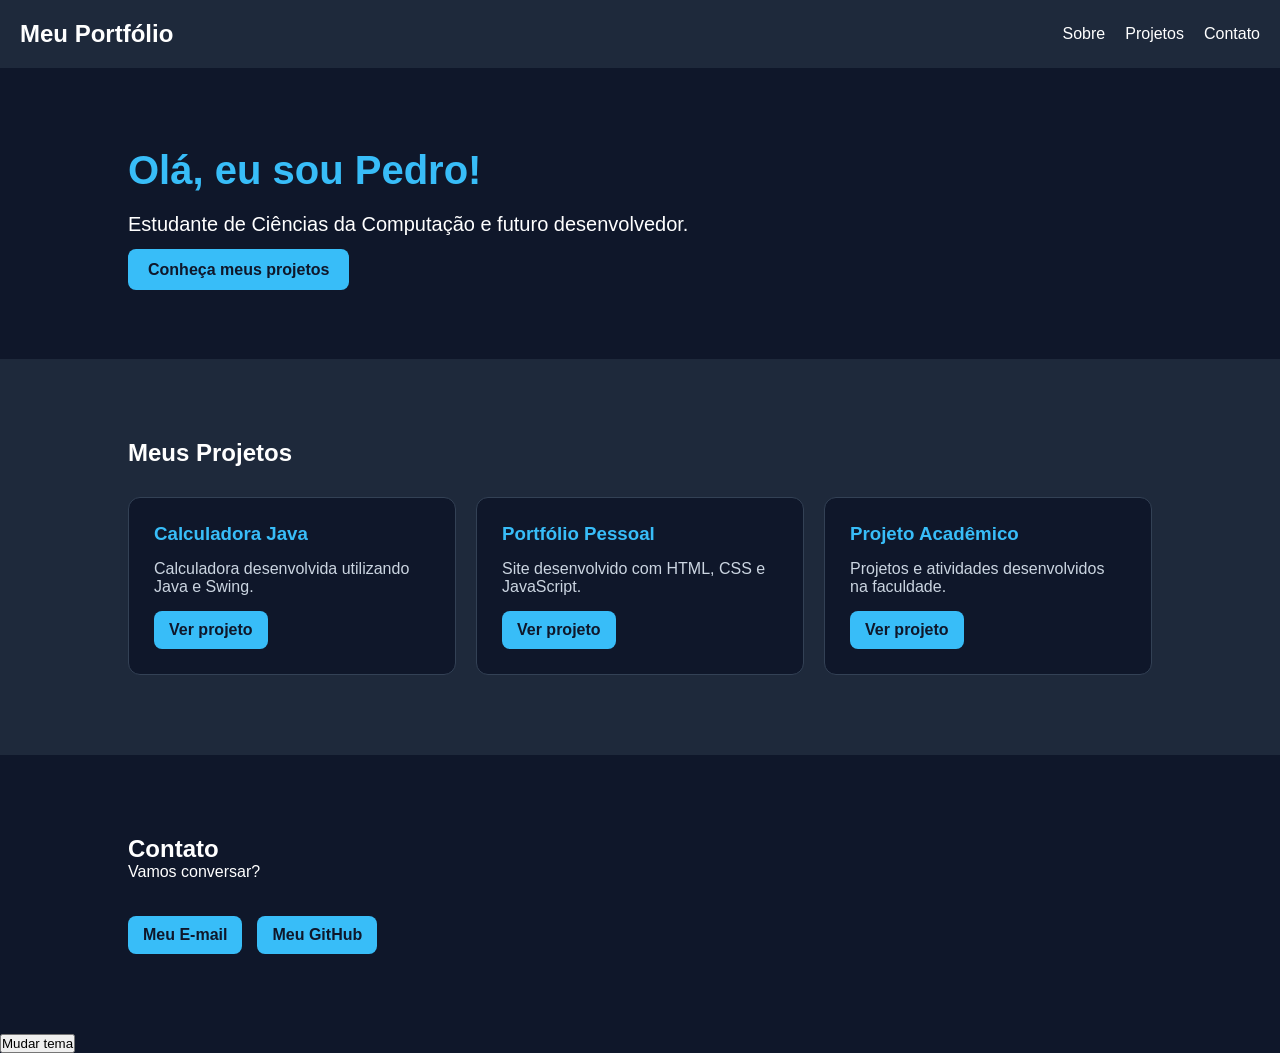
==== Portifolio.html @ 194c6b35 "Atualizando meu portfolio" ====
<!DOCTYPE html>
<html lang="pt-br">
<head>
    <meta charset="UTF-8">
    <meta name="viewport" content="width=device-width, initial-scale=1.0">
    <title>Meu Portfólio</title>

    <link rel="stylesheet" href="style.css">
</head>

<body>

    <header>
        <nav>
            <h2>Meu Portfólio</h2>

            <ul>
                <li><a href="#sobre">Sobre</a></li>
                <li><a href="#projetos">Projetos</a></li>
                <li><a href="#contato">Contato</a></li>
            </ul>
        </nav>
    </header>

    <main>

        <!-- SOBRE -->
        <section id="sobre">
            <h1>Olá, eu sou Pedro!</h1>

            <p>Estudante de Ciências da Computação
            e futuro desenvolvedor.</p>

            <a href="#projetos">Conheça meus projetos</a>
        </section>

        <!-- PROJETOS -->
        <section id="projetos">
            <h2>Meus Projetos</h2>

            <div class="container-projetos">

                <div class="card">
                    <h3>Calculadora Java</h3>
                    <p>Calculadora desenvolvida utilizando Java e Swing.</p>

                    <a href="https://github.com/SEUUSUARIO/calculadora"
                       target="_blank">Ver projeto</a>
                </div>

                <div class="card">
                    <h3>Portfólio Pessoal</h3>
                    <p>Site desenvolvido com HTML, CSS e JavaScript.</p>

                    <a href="https://github.com/SEUUSUARIO/portfolio"
                       target="_blank">Ver projeto</a>
                </div>

                <div class="card">
                    <h3>Projeto Acadêmico</h3>
                    <p>Projetos e atividades desenvolvidos na faculdade.</p>

                    <a href="https://github.com/SEUUSUARIO/projeto"
                       target="_blank">Ver projeto</a>
                </div>

            </div>
        </section>

        <!-- CONTATO -->
        <section id="contato">
            <h2>Contato</h2>
            <p>Vamos conversar?</p>

            <div class="links-contato">

                <a href="mailto:pedroh.carvalho75@gmail.com">
                    Meu E-mail
                </a>

                <a href="https://github.com/P3dro0Henrique"
                   target="_blank">
                    Meu GitHub
                </a>

            </div>
        </section>

    </main>

    <script src="script.js"></script>

</body>
</html>
---- style.css ----
/* Configuração geral */
* {
    margin: 0;
    padding: 0;
    box-sizing: border-box;
}

body {
    background-color: #0f172a;
    color: white;
    font-family: Arial, sans-serif;
}

/* Cabeçalho */
header {
    background-color: #1e293b;
    padding: 20px;
}

nav {
    display: flex;
    justify-content: space-between;
    align-items: center;
}

nav ul {
    display: flex;
    list-style: none;
    gap: 20px;
}

nav a {
    color: white;
    text-decoration: none;
}

/* Seções */
section {
    padding: 80px 10%;
}

#sobre h1 {
    font-size: 40px;
    color: #38bdf8;
    margin-bottom: 20px;
}

#sobre p {
    font-size: 20px;
    margin-bottom: 25px;
}

/* Botão */
#sobre a {
    background-color: #38bdf8;
    color: #0f172a;
    padding: 12px 20px;
    border-radius: 8px;
    text-decoration: none;
    font-weight: bold;
}

/* Projetos */
#projetos {
    background-color: #1e293b;
}
.tema-claro {
    background-color: white;
    color: black;
}

.container-projetos {
    display: flex;
    gap: 20px;
    flex-wrap: wrap;
    margin-top: 30px;
}

.card {
    background-color: #0f172a;
    padding: 25px;
    border-radius: 12px;
    flex: 1;
    min-width: 220px;
    border: 1px solid #334155;
    transition: 0.3s;
}

.card:hover {
    transform: translateY(-8px);
    border-color: #38bdf8;
}

.card h3 {
    color: #38bdf8;
    margin-bottom: 15px;
}

.card p {
    color: #cbd5e1;
}

.links-contato {
    display: flex;
    gap: 15px;
    flex-wrap: wrap;
    margin-top: 20px;
}

.links-contato a,
.card a {
    display: inline-block;
    background-color: #38bdf8;
    color: #0f172a;
    padding: 10px 15px;
    border-radius: 8px;
    text-decoration: none;
    font-weight: bold;
    margin-top: 15px;
    transition: 0.3s;
}

.links-contato a:hover,
.card a:hover {
    background-color: white;
    transform: scale(1.05);
}
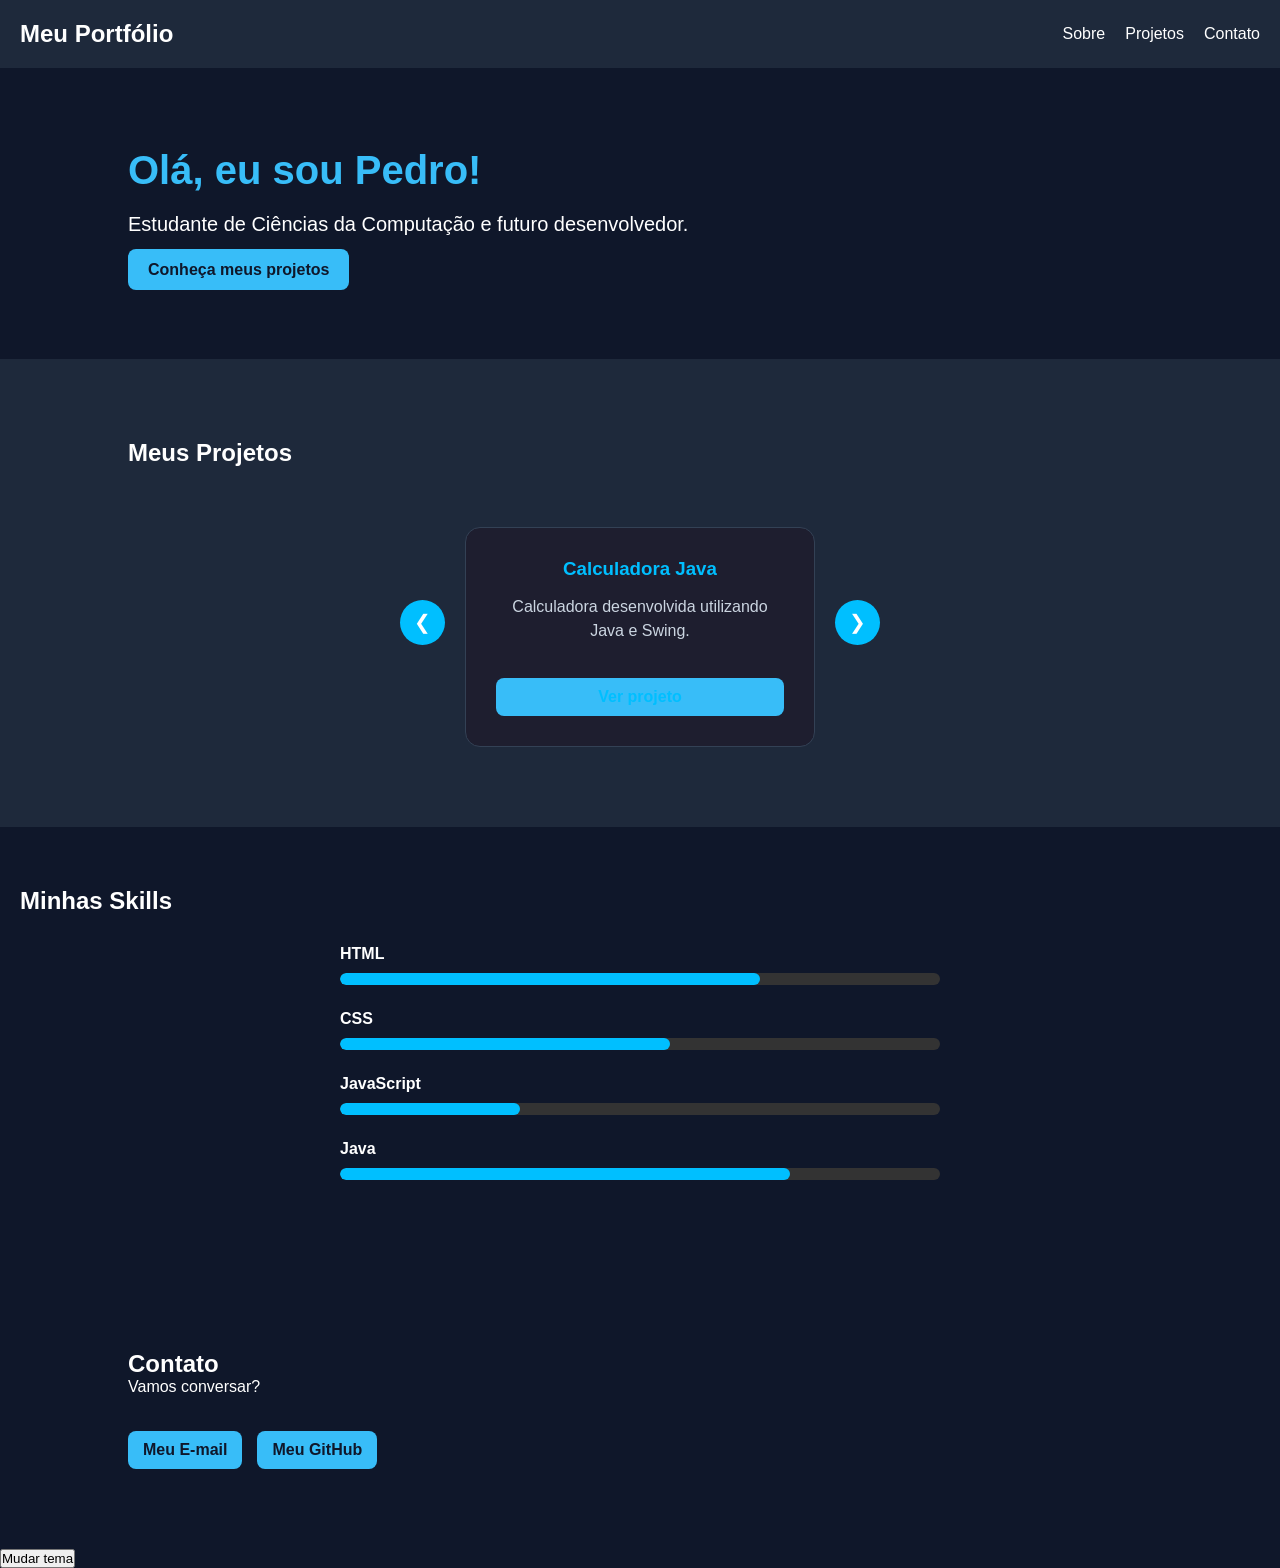
==== commit 2389b26c: "Atualizando meu portfolio" ====
--- a/Portifolio.html
+++ b/Portifolio.html
@@ -34,38 +34,70 @@
             <a href="#projetos">Conheça meus projetos</a>
         </section>
 
+        
         <!-- PROJETOS -->
         <section id="projetos">
             <h2>Meus Projetos</h2>
 
-            <div class="container-projetos">
+            <div class="carrossel">
 
-                <div class="card">
-                    <h3>Calculadora Java</h3>
-                    <p>Calculadora desenvolvida utilizando Java e Swing.</p>
+                <button id="anterior">❮</button>
 
-                    <a href="https://github.com/SEUUSUARIO/calculadora"
-                       target="_blank">Ver projeto</a>
+                <div class="container-projetos">
+
+                    <div class="card">
+                        <h3>Calculadora Java</h3>
+                        <p>Calculadora desenvolvida utilizando Java e Swing.</p>
+
+                        <a href="https://github.com/SEUUSUARIO/calculadora"
+                           target="_blank">Ver projeto</a>
+                    </div>
+
                 </div>
 
-                <div class="card">
-                    <h3>Portfólio Pessoal</h3>
-                    <p>Site desenvolvido com HTML, CSS e JavaScript.</p>
-
-                    <a href="https://github.com/SEUUSUARIO/portfolio"
-                       target="_blank">Ver projeto</a>
-                </div>
-
-                <div class="card">
-                    <h3>Projeto Acadêmico</h3>
-                    <p>Projetos e atividades desenvolvidos na faculdade.</p>
-
-                    <a href="https://github.com/SEUUSUARIO/projeto"
-                       target="_blank">Ver projeto</a>
-                </div>
+                <button id="proximo">❯</button>
 
             </div>
         </section>
+
+        <!-- SKILLS -->
+    <section id="skills">
+
+        <h2>Minhas Skills</h2>
+
+    <div class="container-skills">
+
+        <div class="skill">
+            <p>HTML</p>
+            <div class="barra">
+                <div class="progresso html"></div>
+            </div>
+        </div>
+
+        <div class="skill">
+            <p>CSS</p>
+            <div class="barra">
+                <div class="progresso css"></div>
+            </div>
+        </div>
+
+        <div class="skill">
+            <p>JavaScript</p>
+            <div class="barra">
+                <div class="progresso javascript"></div>
+            </div>
+        </div>
+
+        <div class="skill">
+            <p>Java</p>
+            <div class="barra">
+                <div class="progresso java"></div>
+            </div>
+        </div>
+
+    </div>
+
+</section>
 
         <!-- CONTATO -->
         <section id="contato">
--- a/style.css
+++ b/style.css
@@ -126,3 +126,164 @@
     background-color: white;
     transform: scale(1.05);
 }
+
+/* CARROSSEL DE PROJETOS */
+
+.carrossel {
+    display: flex;
+    align-items: center;
+    justify-content: center;
+    gap: 20px;
+    margin-top: 30px;
+}
+
+/* CARD DO PROJETO */
+
+.container-projetos {
+    width: 350px;
+    max-width: 100%;
+}
+
+.card {
+    background-color: #1e1e2f;
+    color: white;
+    padding: 30px;
+    border-radius: 15px;
+    text-align: center;
+    min-height: 180px;
+
+    display: flex;
+    flex-direction: column;
+    justify-content: center;
+
+    transition: transform 0.3s ease;
+}
+
+.card:hover {
+    transform: translateY(-5px);
+}
+
+.card h3 {
+    color: #00bfff;
+    margin-bottom: 15px;
+}
+
+.card p {
+    margin-bottom: 20px;
+    line-height: 1.5;
+}
+
+.card a {
+    color: #00bfff;
+    text-decoration: none;
+    font-weight: bold;
+}
+
+.card a:hover {
+    color: white;
+}
+
+/* SETAS */
+
+.carrossel button {
+    background-color: #00bfff;
+    color: white;
+    border: none;
+    border-radius: 50%;
+
+    width: 45px;
+    height: 45px;
+
+    font-size: 20px;
+    cursor: pointer;
+
+    transition: 0.3s;
+}
+
+.carrossel button:hover {
+    background-color: #008ecc;
+    transform: scale(1.1);
+}
+
+/* RESPONSIVIDADE */
+
+@media (max-width: 500px) {
+    .carrossel {
+        gap: 10px;
+    }
+
+    .container-projetos {
+        width: 220px;
+    }
+
+    .card {
+        padding: 20px;
+    }
+
+    .carrossel button {
+        width: 35px;
+        height: 35px;
+        font-size: 16px;
+    }
+}
+
+/* SKILLS */
+
+#skills {
+    padding: 60px 20px;
+}
+
+.container-skills {
+    max-width: 600px;
+    margin: 30px auto;
+}
+
+.skill {
+    margin-bottom: 25px;
+}
+
+.skill p {
+    margin-bottom: 10px;
+    font-weight: bold;
+}
+
+.barra {
+    background-color: #333;
+    height: 12px;
+    border-radius: 10px;
+    overflow: hidden;
+}
+
+.progresso {
+    height: 100%;
+    background-color: #00bfff;
+    border-radius: 10px;
+    width: 0;
+    animation: preencher 2s forwards;
+}
+
+/* NÍVEIS DAS SKILLS */
+
+.html {
+    --nivel: 70%;
+}
+
+.css {
+    --nivel: 55%;
+}
+
+.javascript {
+    --nivel: 30%;
+}
+
+.java {
+    --nivel: 75%;
+}
+
+/* ANIMAÇÃO */
+
+@keyframes preencher {
+    to {
+        width: var(--nivel);
+    }
+}
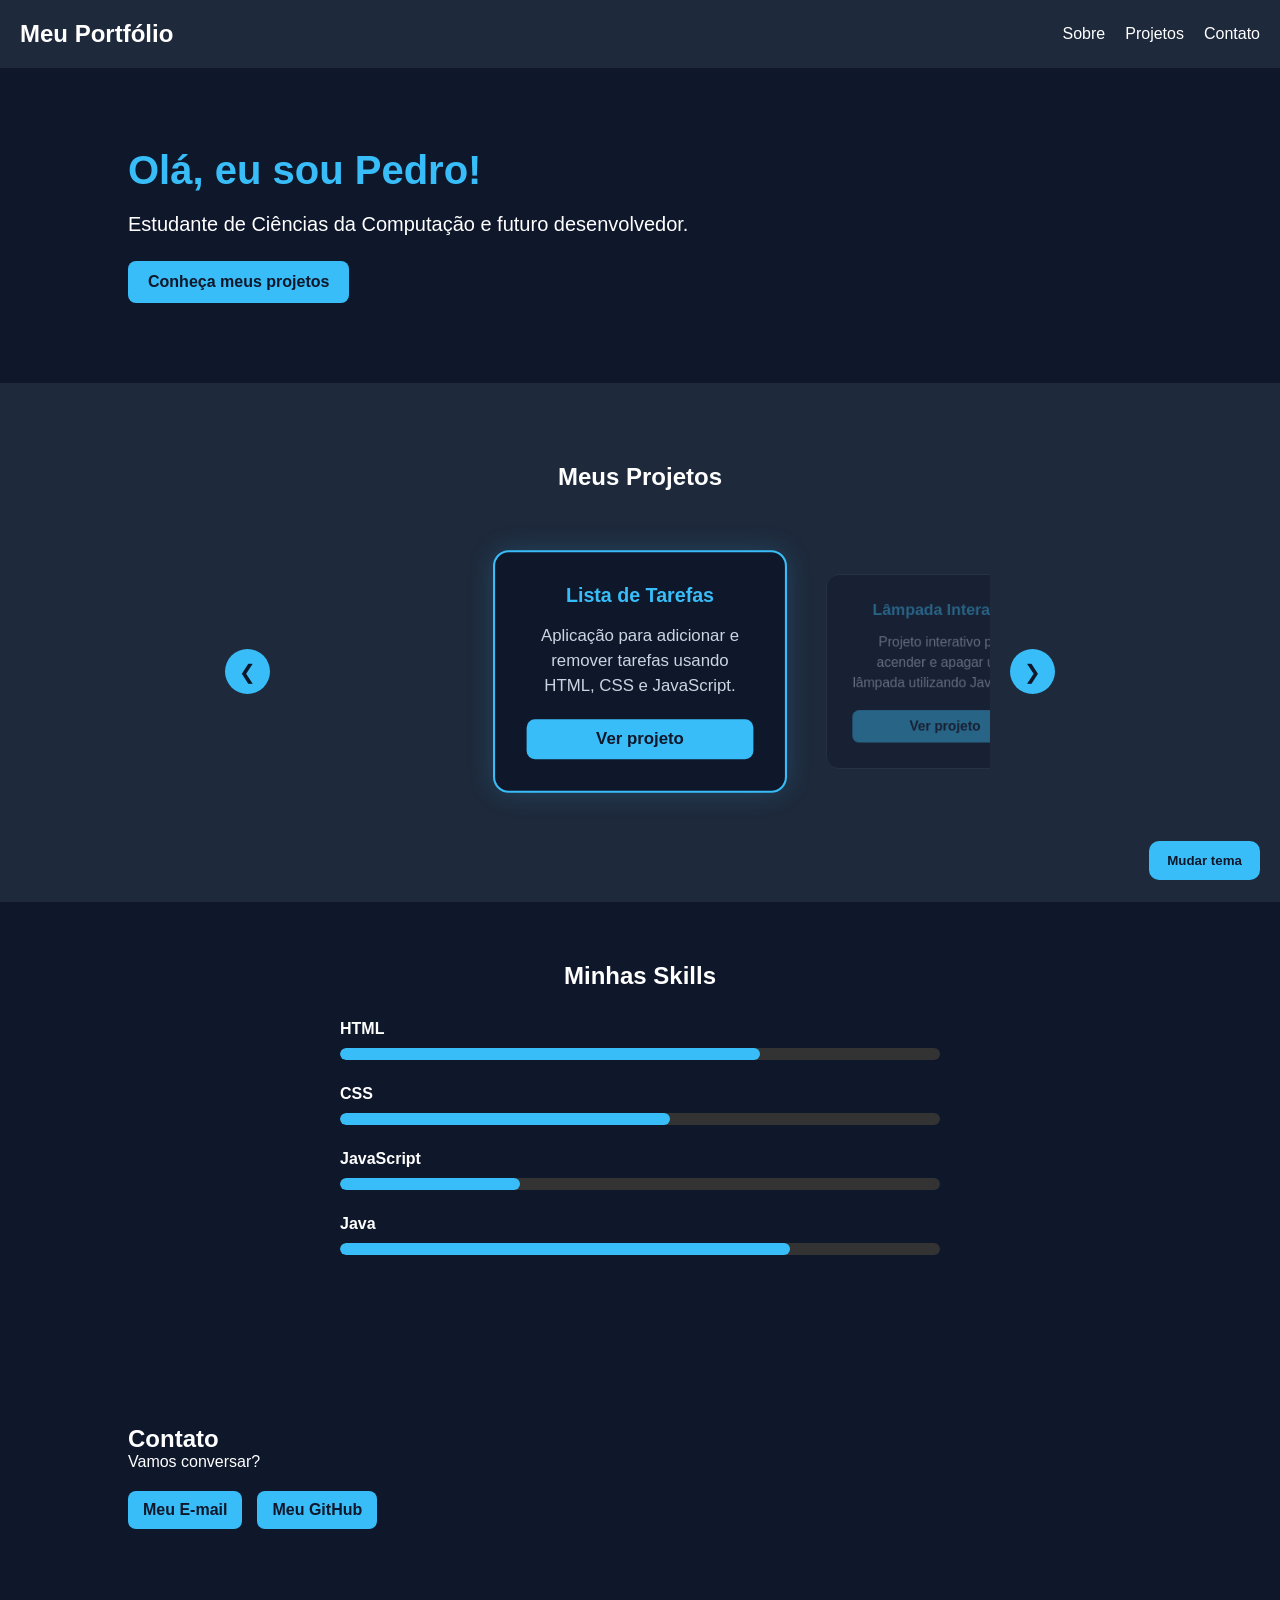
==== commit c9dc8566: "Atualizando meu portfolio" ====
--- a/Portifolio.html
+++ b/Portifolio.html
@@ -35,30 +35,25 @@
         </section>
 
         
-        <!-- PROJETOS -->
-        <section id="projetos">
-            <h2>Meus Projetos</h2>
+    <!-- PROJETOS -->
+    <section id="projetos">
+    <h2>Meus Projetos</h2>
 
-            <div class="carrossel">
+    <div class="carrossel">
 
-                <button id="anterior">❮</button>
+        <button id="anterior" aria-label="Projeto anterior">❮</button>
 
-                <div class="container-projetos">
+        <div class="carrossel-janela">
+            <div class="container-projetos">
+                <!-- Os projetos serão criados pelo JavaScript -->
+            </div>
+        </div>
 
-                    <div class="card">
-                        <h3>Calculadora Java</h3>
-                        <p>Calculadora desenvolvida utilizando Java e Swing.</p>
+        <button id="proximo" aria-label="Próximo projeto">❯</button>
 
-                        <a href="https://github.com/SEUUSUARIO/calculadora"
-                           target="_blank">Ver projeto</a>
-                    </div>
+    </div>
+</section>
 
-                </div>
-
-                <button id="proximo">❯</button>
-
-            </div>
-        </section>
 
         <!-- SKILLS -->
     <section id="skills">
--- a/style.css
+++ b/style.css
@@ -1,5 +1,8 @@
 
-/* Configuração geral */
+/* =========================
+   CONFIGURAÇÃO GERAL
+========================= */
+
 * {
     margin: 0;
     padding: 0;
@@ -10,9 +13,67 @@
     background-color: #0f172a;
     color: white;
     font-family: Arial, sans-serif;
-}
-
-/* Cabeçalho */
+    transition: background-color 0.3s, color 0.3s;
+}
+
+
+/* =========================
+   TEMA CLARO
+========================= */
+
+body.tema-claro {
+    background-color: #f1f5f9;
+    color: #0f172a;
+}
+
+.tema-claro header,
+.tema-claro #projetos {
+    background-color: #e2e8f0;
+}
+
+.tema-claro .card {
+    background-color: white;
+    color: #0f172a;
+}
+
+.tema-claro .card p {
+    color: #475569;
+}
+
+
+/* =========================
+   BOTÃO DE TEMA
+========================= */
+
+.botao-tema {
+    position: fixed;
+    bottom: 20px;
+    right: 20px;
+    z-index: 1000;
+
+    background-color: #38bdf8;
+    color: #0f172a;
+
+    padding: 12px 18px;
+    border: none;
+    border-radius: 10px;
+
+    font-weight: bold;
+    cursor: pointer;
+
+    transition: 0.3s;
+}
+
+.botao-tema:hover {
+    background-color: white;
+    transform: scale(1.05);
+}
+
+
+/* =========================
+   CABEÇALHO
+========================= */
+
 header {
     background-color: #1e293b;
     padding: 20px;
@@ -33,9 +94,18 @@
 nav a {
     color: white;
     text-decoration: none;
-}
-
-/* Seções */
+    transition: 0.3s;
+}
+
+nav a:hover {
+    color: #38bdf8;
+}
+
+
+/* =========================
+   SEÇÕES
+========================= */
+
 section {
     padding: 80px 10%;
 }
@@ -51,83 +121,36 @@
     margin-bottom: 25px;
 }
 
-/* Botão */
 #sobre a {
-    background-color: #38bdf8;
-    color: #0f172a;
+    display: inline-block;
+    background-color: #38bdf8;
+    color: #0f172a;
+
     padding: 12px 20px;
     border-radius: 8px;
+
     text-decoration: none;
     font-weight: bold;
 }
 
-/* Projetos */
+
+/* =========================
+   PROJETOS
+========================= */
+
 #projetos {
     background-color: #1e293b;
 }
-.tema-claro {
-    background-color: white;
-    color: black;
-}
-
-.container-projetos {
-    display: flex;
-    gap: 20px;
-    flex-wrap: wrap;
-    margin-top: 30px;
-}
-
-.card {
-    background-color: #0f172a;
-    padding: 25px;
-    border-radius: 12px;
-    flex: 1;
-    min-width: 220px;
-    border: 1px solid #334155;
-    transition: 0.3s;
-}
-
-.card:hover {
-    transform: translateY(-8px);
-    border-color: #38bdf8;
-}
-
-.card h3 {
-    color: #38bdf8;
-    margin-bottom: 15px;
-}
-
-.card p {
-    color: #cbd5e1;
-}
-
-.links-contato {
-    display: flex;
-    gap: 15px;
-    flex-wrap: wrap;
-    margin-top: 20px;
-}
-
-.links-contato a,
-.card a {
-    display: inline-block;
-    background-color: #38bdf8;
-    color: #0f172a;
-    padding: 10px 15px;
-    border-radius: 8px;
-    text-decoration: none;
-    font-weight: bold;
-    margin-top: 15px;
-    transition: 0.3s;
-}
-
-.links-contato a:hover,
-.card a:hover {
-    background-color: white;
-    transform: scale(1.05);
-}
-
-/* CARROSSEL DE PROJETOS */
+
+#projetos h2 {
+    text-align: center;
+    margin-bottom: 20px;
+}
+
+
+/* =========================
+   CARROSSEL HORIZONTAL
+========================= */
 
 .carrossel {
     display: flex;
@@ -137,57 +160,105 @@
     margin-top: 30px;
 }
 
-/* CARD DO PROJETO */
+.carrossel-janela {
+    width: 100%;
+    max-width: 700px;
+    overflow: hidden;
+    padding: 35px 0;
+}
 
 .container-projetos {
-    width: 350px;
-    max-width: 100%;
-}
+    display: flex;
+    align-items: center;
+    gap: 25px;
+
+    transition: transform 0.6s ease;
+    will-change: transform;
+}
+
+
+/* =========================
+   CARDS
+========================= */
 
 .card {
-    background-color: #1e1e2f;
+    background-color: #0f172a;
     color: white;
+
     padding: 30px;
     border-radius: 15px;
+
     text-align: center;
-    min-height: 180px;
+
+    width: 280px;
+    min-width: 280px;
+    min-height: 220px;
 
     display: flex;
     flex-direction: column;
     justify-content: center;
 
-    transition: transform 0.3s ease;
-}
-
-.card:hover {
-    transform: translateY(-5px);
+    border: 1px solid #334155;
+
+    opacity: 0.4;
+    transform: scale(0.85);
+
+    transition:
+        transform 0.6s ease,
+        opacity 0.6s ease,
+        border 0.6s ease,
+        box-shadow 0.6s ease;
+}
+
+.card.ativo {
+    opacity: 1;
+    transform: scale(1.05);
+
+    border: 2px solid #38bdf8;
+
+    box-shadow: 0 0 25px #38bdf830;
 }
 
 .card h3 {
-    color: #00bfff;
+    color: #38bdf8;
     margin-bottom: 15px;
 }
 
 .card p {
+    color: #cbd5e1;
+    line-height: 1.5;
     margin-bottom: 20px;
-    line-height: 1.5;
 }
 
 .card a {
-    color: #00bfff;
+    display: inline-block;
+
+    background-color: #38bdf8;
+    color: #0f172a;
+
+    padding: 10px 15px;
+    border-radius: 8px;
+
     text-decoration: none;
     font-weight: bold;
+
+    transition: 0.3s;
 }
 
 .card a:hover {
-    color: white;
-}
-
-/* SETAS */
+    background-color: white;
+    transform: scale(1.05);
+}
+
+
+/* =========================
+   SETAS
+========================= */
 
 .carrossel button {
-    background-color: #00bfff;
-    color: white;
+    background-color: #38bdf8;
+    color: #0f172a;
+
     border: none;
     border-radius: 50%;
 
@@ -196,41 +267,59 @@
 
     font-size: 20px;
     cursor: pointer;
+    flex-shrink: 0;
 
     transition: 0.3s;
 }
 
 .carrossel button:hover {
-    background-color: #008ecc;
+    background-color: white;
     transform: scale(1.1);
 }
 
-/* RESPONSIVIDADE */
-
-@media (max-width: 500px) {
-    .carrossel {
-        gap: 10px;
-    }
-
-    .container-projetos {
-        width: 220px;
-    }
-
-    .card {
-        padding: 20px;
-    }
-
-    .carrossel button {
-        width: 35px;
-        height: 35px;
-        font-size: 16px;
-    }
-}
-
-/* SKILLS */
+
+/* =========================
+   CONTATO
+========================= */
+
+.links-contato {
+    display: flex;
+    gap: 15px;
+    flex-wrap: wrap;
+    margin-top: 20px;
+}
+
+.links-contato a {
+    display: inline-block;
+
+    background-color: #38bdf8;
+    color: #0f172a;
+
+    padding: 10px 15px;
+    border-radius: 8px;
+
+    text-decoration: none;
+    font-weight: bold;
+
+    transition: 0.3s;
+}
+
+.links-contato a:hover {
+    background-color: white;
+    transform: scale(1.05);
+}
+
+
+/* =========================
+   SKILLS
+========================= */
 
 #skills {
     padding: 60px 20px;
+}
+
+#skills h2 {
+    text-align: center;
 }
 
 .container-skills {
@@ -256,13 +345,17 @@
 
 .progresso {
     height: 100%;
-    background-color: #00bfff;
+    background-color: #38bdf8;
     border-radius: 10px;
+
     width: 0;
     animation: preencher 2s forwards;
 }
 
-/* NÍVEIS DAS SKILLS */
+
+/* =========================
+   NÍVEIS DAS SKILLS
+========================= */
 
 .html {
     --nivel: 70%;
@@ -280,10 +373,62 @@
     --nivel: 75%;
 }
 
-/* ANIMAÇÃO */
+
+/* =========================
+   ANIMAÇÃO DAS SKILLS
+========================= */
 
 @keyframes preencher {
     to {
         width: var(--nivel);
     }
 }
+
+
+/* =========================
+   RESPONSIVIDADE
+========================= */
+
+@media (max-width: 600px) {
+
+    nav {
+        flex-direction: column;
+        gap: 20px;
+    }
+
+    nav ul {
+        gap: 15px;
+    }
+
+    section {
+        padding: 60px 5%;
+    }
+
+    #sobre h1 {
+        font-size: 32px;
+    }
+
+    .carrossel {
+        gap: 8px;
+    }
+
+    .carrossel-janela {
+        max-width: 280px;
+    }
+
+    .container-projetos {
+        gap: 15px;
+    }
+
+    .card {
+        width: 230px;
+        min-width: 230px;
+        padding: 20px;
+    }
+
+    .carrossel button {
+        width: 35px;
+        height: 35px;
+        font-size: 16px;
+    }
+}
